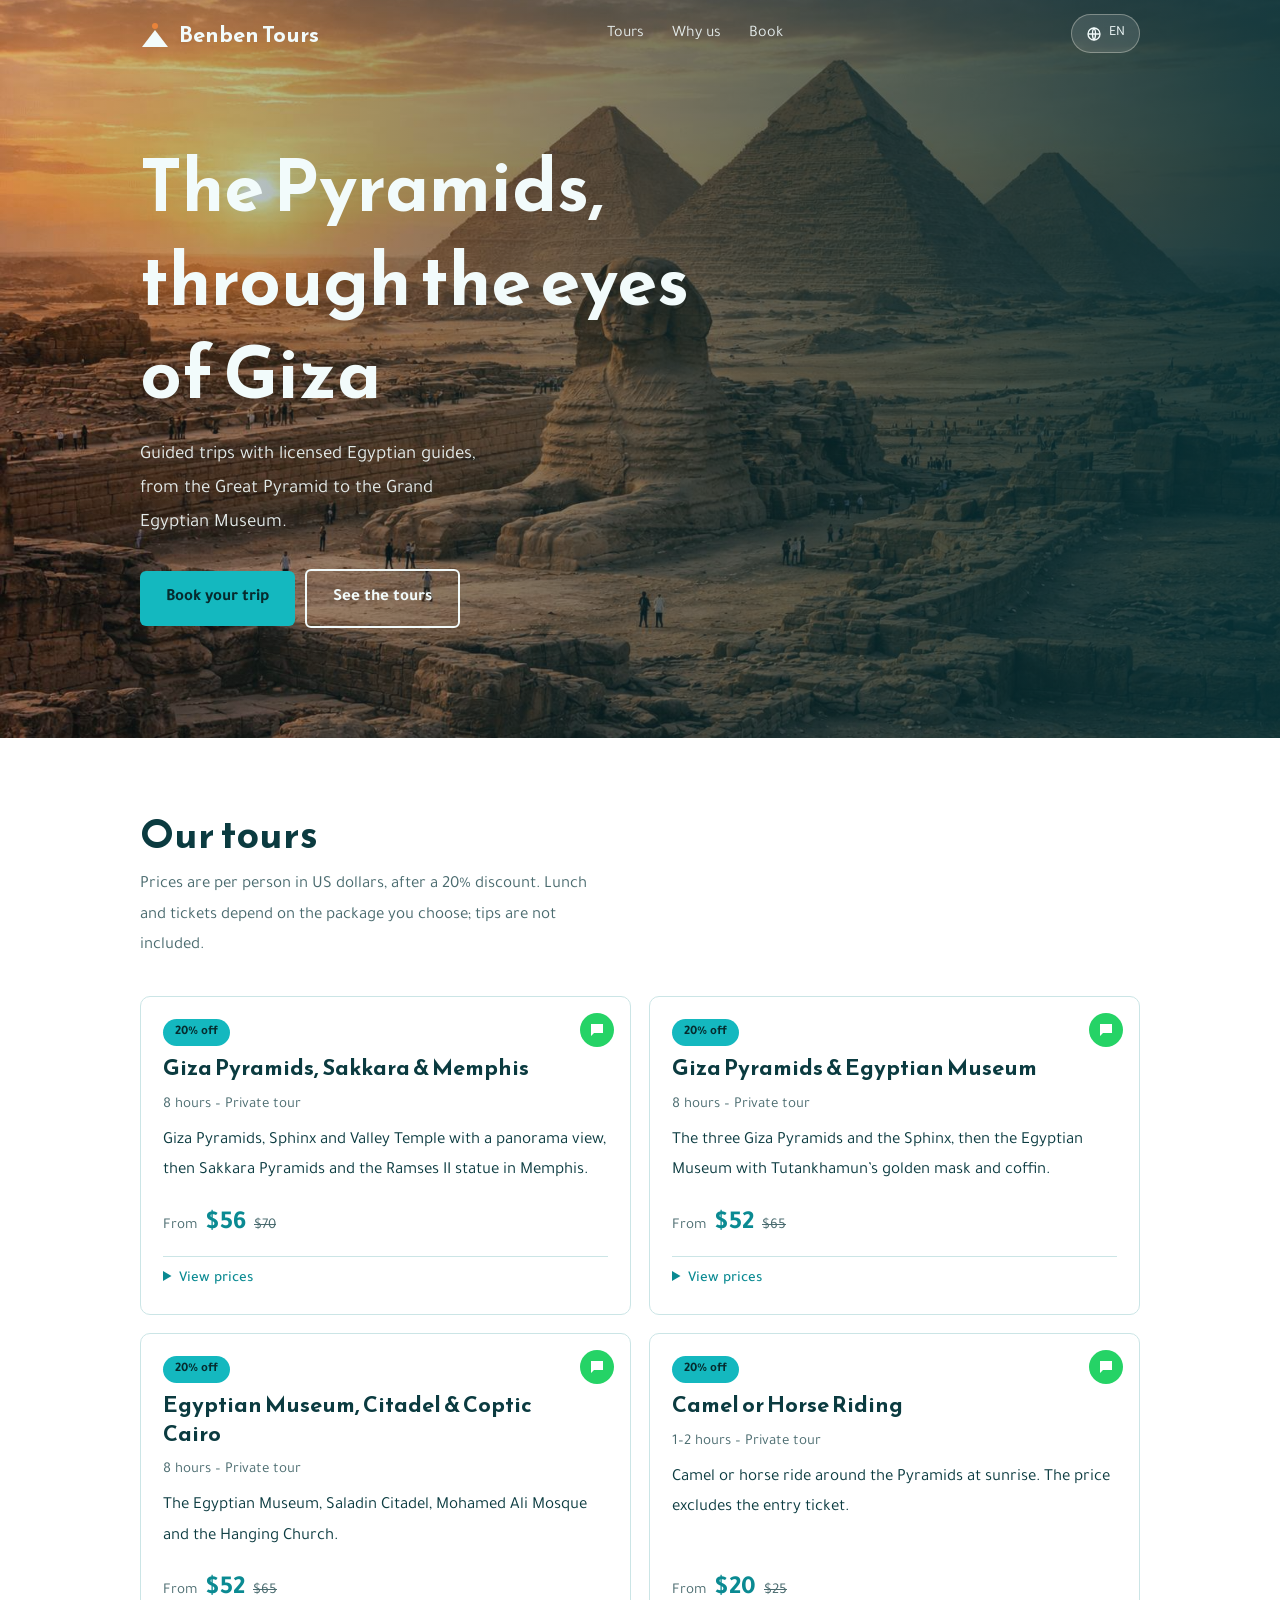
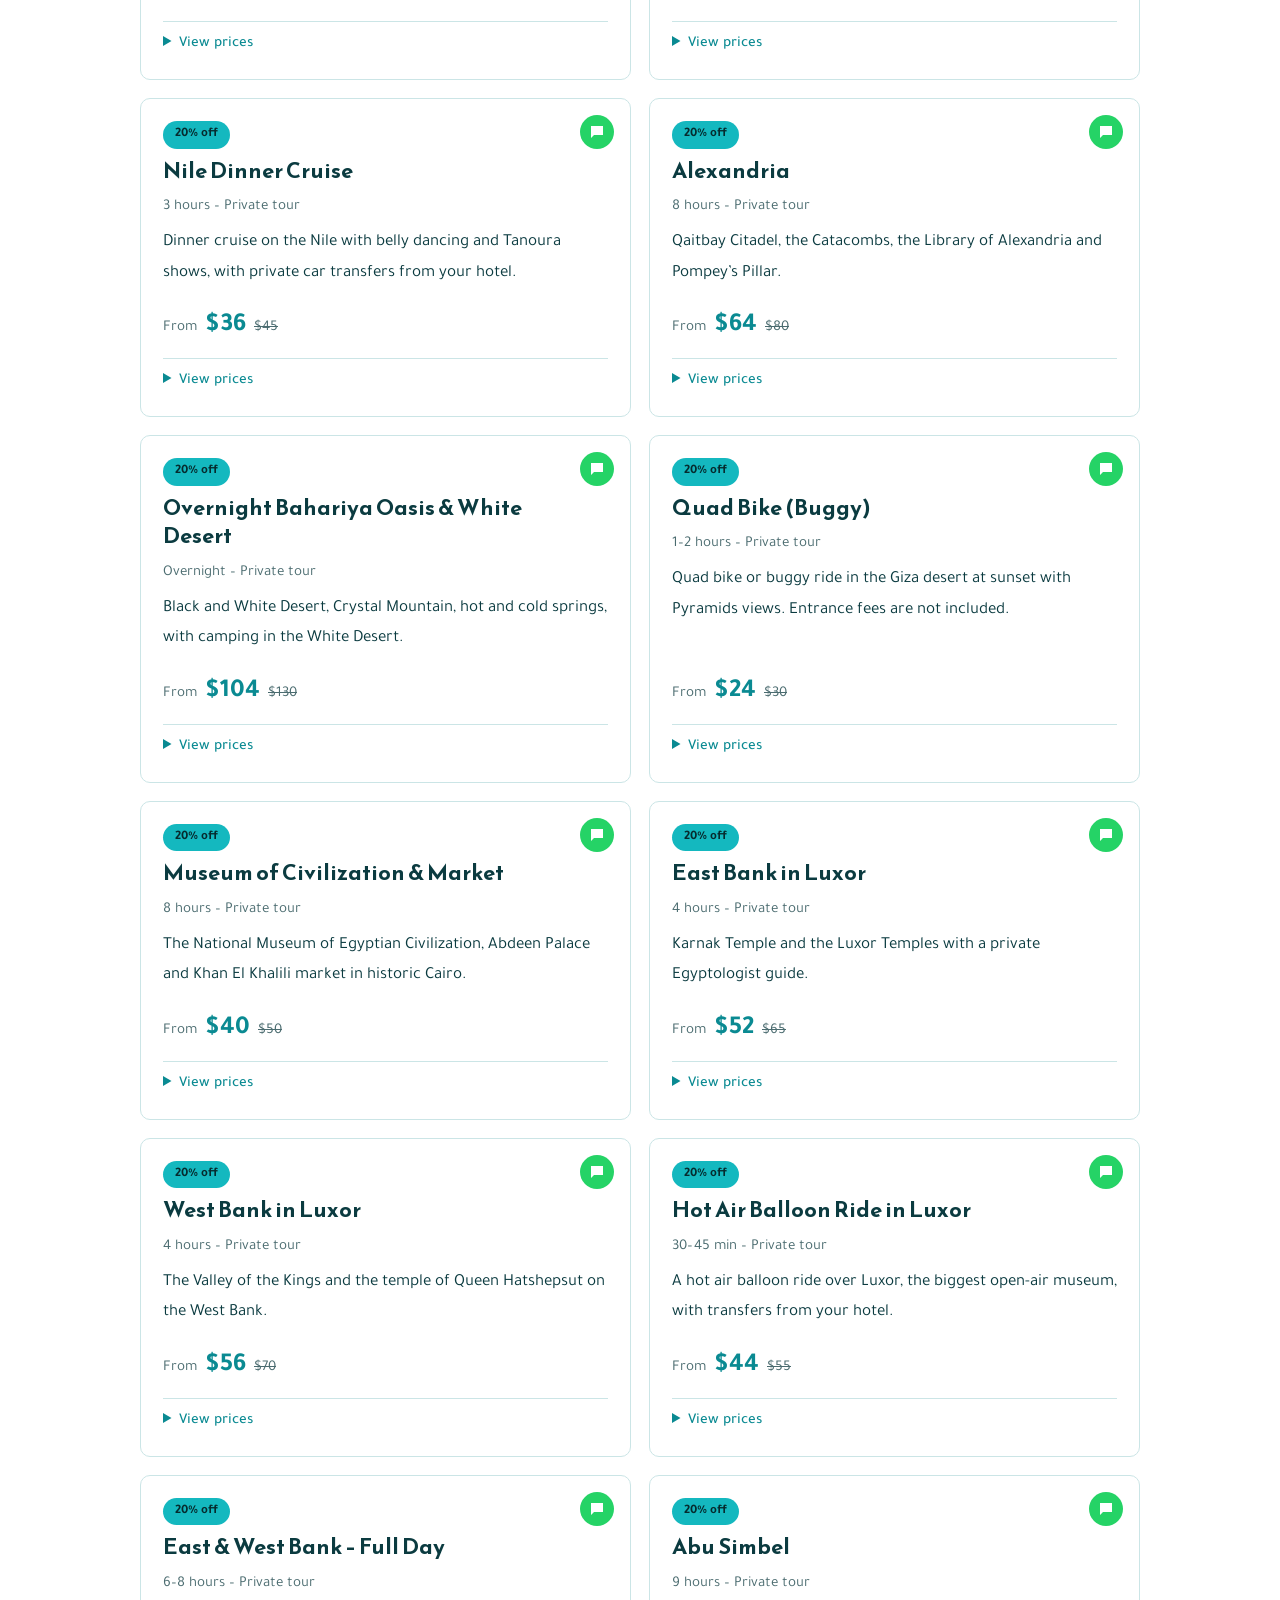
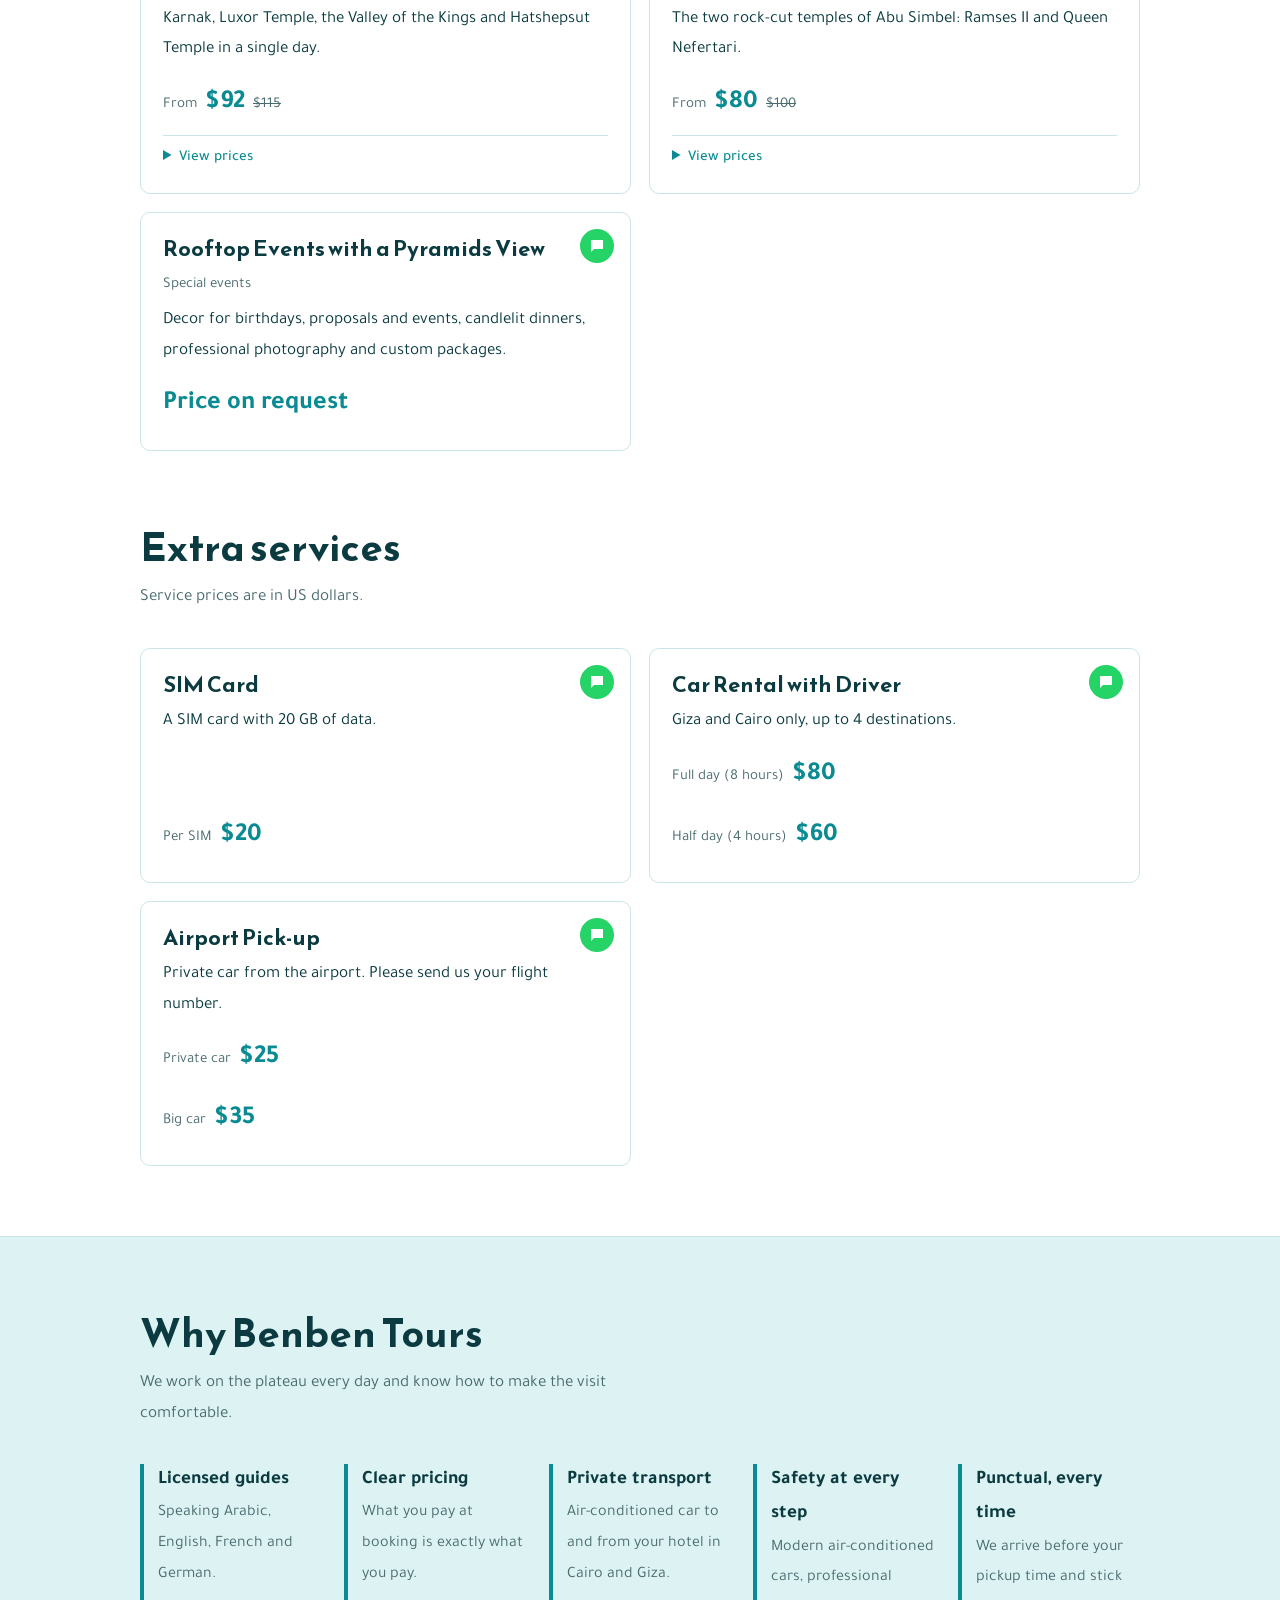
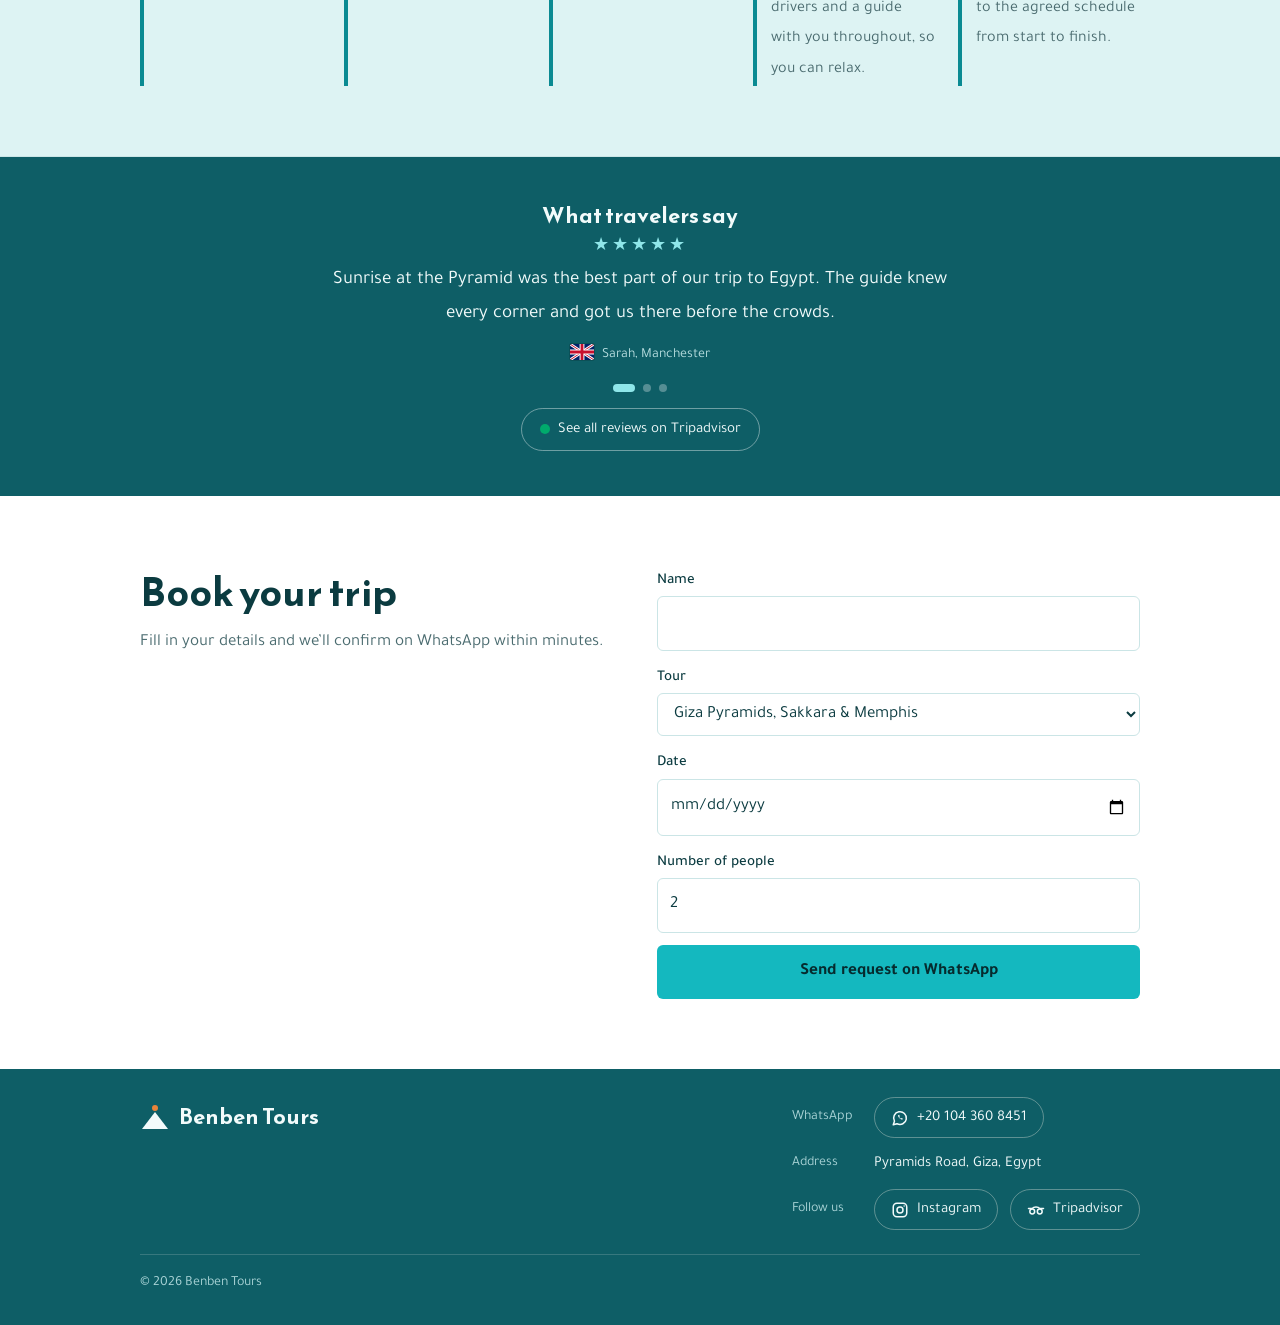
==== benben-tours.html @ 205c6707 "Add files via upload" ====
<!DOCTYPE html>
<html lang="ar" dir="rtl">
<head>
<meta charset="utf-8">
<meta name="viewport" content="width=device-width, initial-scale=1, viewport-fit=cover">
<title>Benben Tours – سياحة في الجيزة والأهرامات</title>
<link href="https://fonts.googleapis.com/css2?family=Reem+Kufi:wght@500;700&family=Tajawal:wght@400;500;700&display=swap" rel="stylesheet">
<link rel="stylesheet" href="styles.css">
</head>
<body>
<header class="top"><div class="wrap">
<a class="logo" href="#top" dir="ltr"><svg width="30" height="26" viewBox="0 0 30 26" aria-hidden="true"><circle cx="15" cy="4" r="3" fill="#E8833A"/><path d="M15 8 28 25H2z" fill="currentColor"/></svg>Benben Tours</a>
<nav><a href="#tours">الرحلات</a><a href="#why">لماذا نحن</a><a href="#book">احجز</a></nav>
<div class="lg"><button class="lb" id="lb" type="button" aria-haspopup="true" aria-expanded="false" aria-label="Language"><svg width="16" height="16" viewBox="0 0 24 24" fill="none" stroke="currentColor" stroke-width="2" aria-hidden="true"><circle cx="12" cy="12" r="9"/><path d="M3 12h18M12 3c3 3 3 15 0 18M12 3c-3 3-3 15 0 18"/></svg><span id="lc">AR</span></button><ul class="lm" id="lm" hidden><li><button type="button" data-l="ar">العربية</button></li><li><button type="button" data-l="en">English</button></li><li><button type="button" data-l="fr">Français</button></li><li><button type="button" data-l="de">Deutsch</button></li><li><button type="button" data-l="es">Español</button></li><li><button type="button" data-l="ru">Русский</button></li><li><button type="button" data-l="it">Italiano</button></li><li><button type="button" data-l="zh">中文</button></li></ul></div></div></header>

<div class="hero" id="top">
<div class="wrap">
<h1>الأهرامات بعيون أهل الجيزة</h1>
<p>رحلات منظمة مع مرشدين مصريين مرخّصين، من الهرم الأكبر إلى المتحف المصري الكبير.</p>
<a class="btn" href="#book">احجز رحلتك</a><a class="btn alt" href="#tours">شوف الرحلات</a>
</div>

</div>

<section id="tours"><div class="wrap">
<h2>رحلاتنا</h2>
<p class="lead">كل الأسعار للفرد وتشمل المواصلات الخاصة والمرشد. تذاكر الدخول تُحسب حسب الأسعار الرسمية.</p>
<div class="tours" id="tg"></div>
</div></section>

<section id="services"><div class="wrap">
<h2>خدمات إضافية</h2>
<p class="lead">أسعار الخدمات بالدولار الأمريكي.</p>
<div class="tours" id="sg"></div>
</div></section>

<section class="why" id="why"><div class="wrap">
<h2>لماذا Benben Tours</h2>
<p class="lead">نشتغل في الهضبة كل يوم، ونعرف كيف تكون الزيارة مريحة.</p>
<ul>
<li><strong>مرشدون مرخّصون</strong><span>يتحدثون العربية والإنجليزية والفرنسية والألمانية.</span></li>
<li><strong>سعر واضح</strong><span>ما تدفعه وقت الحجز هو ما تدفعه بالضبط.</span></li>
<li><strong>مواصلات خاصة</strong><span>سيارة مكيفة من الفندق وإليه، في القاهرة والجيزة.</span></li>
<li><strong>أمان في كل خطوة</strong><span>سيارات حديثة مكيفة وسائقون محترفون ومرشد معك طوال الرحلة، لتستمتع براحة بال كاملة.</span></li>
<li><strong>دقة في المواعيد</strong><span>نصل قبل موعدك، ونلتزم بالبرنامج المتفق عليه من أول لحظة حتى العودة.</span></li>
</ul>
</div></section>

<section id="reviews"><div class="wrap">
<h2>آراء المسافرين</h2>
<p class="lead">من تقييمات ضيوفنا بعد الرحلة.</p>
<div class="rv">
<figure class="r"><div class="st" aria-label="5 / 5">★★★★★</div><blockquote>الشروق عند الهرم كان أجمل ما في رحلتنا لمصر. المرشد عرف كل ركن وأخذنا قبل الزحام.</blockquote><figcaption><span class="fl fl-gb" role="img" aria-label="UK"></span>سارة، مانشستر</figcaption></figure>
<figure class="r"><div class="st" aria-label="5 / 5">★★★★★</div><blockquote>سعر واضح من الأول ولا مفاجآت. والسيارة نضيفة ومكيفة والسائق ملتزم بالمواعيد.</blockquote><figcaption><span class="fl fl-sa" role="img" aria-label="Saudi Arabia"></span>أحمد، الرياض</figcaption></figure>
<figure class="r"><div class="st" aria-label="5 / 5">★★★★★</div><blockquote>رحنا سقارة ودهشور مع الأولاد، والشرح كان بسيط وممتع للصغار قبل الكبار.</blockquote><figcaption><span class="fl fl-fr" role="img" aria-label="France"></span>ماري ولوران، ليون</figcaption></figure>
</div>
<p class="tl"><a class="ta" href="https://www.tripadvisor.com/" target="_blank" rel="noopener">شوف كل التقييمات على Tripadvisor</a></p>
</div></section>

<section id="book"><div class="wrap book">
<div>
<h2>احجز رحلتك</h2>
<p class="lead">اكتب بياناتك وسنكمل معك التأكيد على واتساب خلال دقائق.</p>
</div>
<form id="f">
<div><label for="n">الاسم</label><input id="n" required autocomplete="name"></div>
<div><label for="t">الرحلة</label><select id="t"><option>شروق الشمس عند الهرم الأكبر</option><option>جولة الأهرامات وأبو الهول</option><option>المتحف المصري الكبير</option><option>سقارة ومنف ودهشور</option><option>جمل وخيل على هضبة الجيزة</option></select></div>
<div><label for="d">التاريخ</label><input id="d" type="date" required></div>
<div><label for="c">عدد الأفراد</label><input id="c" type="number" min="1" max="10" value="2" required></div>
<button class="btn" type="submit">أرسل الطلب على واتساب</button>
</form>
</div></section>

<footer><div class="wrap">
<div class="ft">
<a class="logo" href="#top" dir="ltr"><svg width="30" height="26" viewBox="0 0 30 26" aria-hidden="true"><circle cx="15" cy="4" r="3" fill="#E8833A"/><path d="M15 8 28 25H2z" fill="currentColor"/></svg>Benben Tours</a>
<ul class="fc">
<li><span class="fk">واتساب</span><a class="ig wa" href="https://wa.me/201043608451" target="_blank" rel="noopener" dir="ltr"><svg width="18" height="18" viewBox="0 0 24 24" fill="none" stroke="currentColor" stroke-width="2" stroke-linejoin="round" aria-hidden="true"><path d="M3 21l1.6-4.7A8.5 8.5 0 1 1 8 19.6z"/><path d="M9.2 8.6c.4 2.4 2.600 4.800 5.600 5.600l1.200-1.300-2-1-.9.800c-.9-.4-1.700-1.200-2.100-2.100l.8-.9-1-2z" fill="currentColor" stroke="none"/></svg>+20 104 360 8451</a></li>
<li><span class="fk">العنوان</span><span>شارع الهرم، الجيزة، مصر</span></li>
<li><span class="fk">تابعنا</span><a class="ig" href="https://www.instagram.com/" target="_blank" rel="noopener" dir="ltr"><svg width="18" height="18" viewBox="0 0 24 24" fill="none" stroke="currentColor" stroke-width="2" aria-hidden="true"><rect x="3" y="3" width="18" height="18" rx="5"/><circle cx="12" cy="12" r="4"/><circle cx="17.5" cy="6.5" r="1" fill="currentColor" stroke="none"/></svg>Instagram</a><a class="ig tr" href="https://www.tripadvisor.com/" target="_blank" rel="noopener" dir="ltr"><svg width="18" height="18" viewBox="0 0 24 24" fill="none" stroke="currentColor" stroke-width="2" stroke-linecap="round" aria-hidden="true"><circle cx="7" cy="14" r="3.2"/><circle cx="17" cy="14" r="3.2"/><path d="M2 10h5M17 10h5M7 10c2-2.600 8-2.600 10 0"/></svg>Tripadvisor</a></li>
</ul>
</div>
<div class="fs">© 2026 Benben Tours</div>
</div></footer>

<script src="script.js" defer></script>
</body>
</html>
---- styles.css ----
:root{--bg:#fff;--surface:#fff;--ink:#0B3B40;--muted:#4A6B6F;--line:#CBE5E6;--band:#DDF3F3;--lapis:#0E5E66;--teal:#0A8A92;--sun:#14B8BF;--on-lapis:#F2FBFB;
box-sizing:border-box;padding-top:env(safe-area-inset-top,0px);padding-bottom:env(safe-area-inset-bottom,0px)}
@media (prefers-color-scheme:dark){:root:not([data-theme="light"]){--bg:#052A2F;--surface:#0A3F46;--ink:#E6F6F6;--muted:#9CC3C6;--line:#1B5A61;--band:#0A3F46}}
:root[data-theme="dark"]{--bg:#052A2F;--surface:#0A3F46;--ink:#E6F6F6;--muted:#9CC3C6;--line:#1B5A61;--band:#0A3F46}
html{scroll-padding-top:calc(70px + env(safe-area-inset-top,0px));scroll-behavior:smooth}
*,*::before,*::after{box-sizing:border-box}
body{margin:0;background:var(--bg);color:var(--ink);font-family:Tajawal,Tahoma,Arial,sans-serif;font-size:17px;line-height:1.8}
h1,h2,h3{font-family:'Reem Kufi',Tahoma,Arial,sans-serif;line-height:1.3;margin:0}
a{color:inherit}
:focus-visible{outline:3px solid var(--sun);outline-offset:3px}
.wrap{max-width:1040px;margin:0 auto;padding:0 20px}
header.top{position:fixed;inset:0 0 auto;z-index:10;padding:calc(14px + env(safe-area-inset-top,0px)) 0 14px;color:var(--on-lapis);transition:background .25s}
header.top.solid{background:rgba(14,94,102,.94);-webkit-backdrop-filter:blur(8px);backdrop-filter:blur(8px)}
header.top .wrap{display:flex;justify-content:space-between;align-items:center;gap:12px}
.logo{font-family:'Reem Kufi',sans-serif;font-size:22px;font-weight:700;text-decoration:none;display:inline-flex;align-items:center;gap:9px}
nav a{margin-inline-start:18px;text-decoration:none;font-size:16px;opacity:.9}
.hero{position:relative;overflow:hidden;background:linear-gradient(to left,rgba(6,52,58,.88) 0%,rgba(6,52,58,.55) 45%,rgba(6,52,58,.15) 100%),url([data-uri]) center 40%/cover no-repeat,#0E5E66;color:var(--on-lapis);padding:140px 0 110px;min-height:600px}
.hero h1{font-size:clamp(38px,8vw,72px);font-weight:700;max-width:12ch}
.hero p{max-width:34ch;font-size:19px;margin:18px 0 28px;opacity:.92}
.btn{display:inline-block;background:var(--sun);color:#062B2E;font-weight:700;padding:12px 26px;border-radius:6px;text-decoration:none;border:0;font:inherit;font-weight:700;cursor:pointer}
.btn.alt{background:transparent;color:inherit;border:2px solid currentColor;margin-inline-start:10px}
.dunes{position:relative;height:210px;margin-top:20px}
.pyr{position:absolute;bottom:0;background:#0A1E34;clip-path:polygon(50% 0,100% 100%,0 100%)}
.p1{width:360px;height:210px;left:6%}.p2{width:240px;height:140px;left:30%;background:#0D2540}.p3{width:140px;height:84px;left:44%;background:#112C4B}
.sun{position:absolute;width:90px;height:90px;border-radius:50%;background:var(--sun);left:60%;bottom:60px;box-shadow:0 0 60px 20px rgba(232,131,58,.45)}
.sand{position:absolute;inset:auto 0 0;height:50px;background:var(--bg)}
section{padding:70px 0}
h2{font-size:clamp(28px,5vw,40px);margin-bottom:10px}
.lead{color:var(--muted);max-width:52ch;margin:0 0 34px}
.tours{display:grid;grid-template-columns:repeat(auto-fit,minmax(260px,1fr));gap:18px}
.tour{background:var(--surface);border:1px solid var(--line);border-radius:10px;padding:22px;display:flex;flex-direction:column;gap:8px}
.tour.big{grid-column:1/-1;background:var(--lapis);color:var(--on-lapis);border-color:var(--lapis)}
#services{padding-top:0}
.tour h3{font-size:22px}
.tour>p{margin:0}
.tour .meta{color:var(--muted);font-size:15px}
.tour.big .meta{color:#CBEBEC}
.tour .price{margin-top:auto;font-weight:700;font-size:20px;color:var(--teal)}
.tour.big .price{color:#8FE6E9}
.why{background:var(--surface);border-block:1px solid var(--line)}
.why ul{list-style:none;margin:0;padding:0;display:grid;grid-template-columns:repeat(auto-fit,minmax(170px,1fr));gap:22px}
.why li{border-inline-start:4px solid var(--teal);padding-inline-start:14px}
.why strong{display:block;font-size:19px}
.why span{color:var(--muted);font-size:16px}
.book{display:grid;grid-template-columns:repeat(auto-fit,minmax(280px,1fr));gap:34px;align-items:start}
form{display:grid;gap:12px}
label{font-weight:500;font-size:15px}
input,select{width:100%;padding:11px 12px;border:1px solid var(--line);border-radius:6px;background:var(--surface);color:var(--ink);font:inherit}
footer{background:var(--lapis);color:var(--on-lapis);padding:28px 0 calc(28px + env(safe-area-inset-bottom,0px));font-size:15px}
footer .wrap{display:block}
@media (max-width:600px){nav{display:none}.p1{width:260px;height:160px}.p2{width:170px;height:105px}.p3{display:none}.sun{left:auto;right:12%}}
.tour{position:relative;cursor:pointer;transition:border-color .2s,transform .2s}
.tour:hover{border-color:var(--teal);transform:translateY(-2px)}
.tour h3{padding-inline-end:44px}
.tour::after{content:"";position:absolute;top:16px;inset-inline-end:16px;width:34px;height:34px;border-radius:50%;background:#25D366 url("data:image/svg+xml,%3Csvg xmlns='http://www.w3.org/2000/svg' viewBox='0 0 24 24' fill='white'%3E%3Cpath d='M4 4h16v12H8l-4 4z'/%3E%3C/svg%3E") center/18px no-repeat}
.rv{display:grid;grid-template-columns:repeat(auto-fit,minmax(260px,1fr));gap:30px}
.r{margin:0;border-top:3px solid var(--sun);padding-top:14px}
.r .st{color:var(--sun);letter-spacing:3px;font-size:18px;line-height:1}
.r blockquote{margin:12px 0;font-size:18px;line-height:1.9}
.r figcaption{color:var(--muted);font-size:15px}
#reviews{padding:44px 0;background:var(--surface);border-block:1px solid var(--line)}
#reviews .wrap{text-align:center}
#reviews h2{font-size:22px;margin-bottom:8px}
#reviews .lead{display:none}
.rv{grid-template-columns:1fr;gap:0;max-width:640px;margin:0 auto}
.r{grid-area:1/1;border-top:0;padding:0;opacity:0;visibility:hidden;transition:opacity .4s,visibility .4s}
.r.on{opacity:1;visibility:visible}
.r blockquote{font-size:19px;line-height:1.8;margin:8px 0 10px}
.r figcaption{font-size:14px}
.dots{display:flex;justify-content:center;gap:8px;margin-top:16px}
.dots button{width:8px;height:8px;padding:0;border:0;border-radius:4px;background:var(--line);cursor:pointer;transition:width .25s,background .25s}
.dots button[aria-current="true"]{background:var(--sun);width:22px}
.fl{display:inline-block;width:24px;height:16px;border-radius:2px;vertical-align:-3px;margin-inline-end:8px;background-size:100% 100%;box-shadow:0 0 0 1px rgba(0,0,0,.15)}
.fl-gb{background-image:url("data:image/svg+xml,%3Csvg xmlns='http://www.w3.org/2000/svg' viewBox='0 0 60 40'%3E%3Crect width='60' height='40' fill='%23012169'/%3E%3Cpath d='M0 0 60 40M60 0 0 40' stroke='%23fff' stroke-width='7'/%3E%3Cpath d='M0 0 60 40M60 0 0 40' stroke='%23C8102E' stroke-width='2.5'/%3E%3Cpath d='M30 0v40M0 20h60' stroke='%23fff' stroke-width='12'/%3E%3Cpath d='M30 0v40M0 20h60' stroke='%23C8102E' stroke-width='7'/%3E%3C/svg%3E")}
.fl-sa{background-image:url("data:image/svg+xml,%3Csvg xmlns='http://www.w3.org/2000/svg' viewBox='0 0 30 20'%3E%3Crect width='30' height='20' fill='%23006C35'/%3E%3Crect x='7' y='5' width='16' height='4' rx='2' fill='%23fff'/%3E%3Cpath d='M8 14h14M8 12.5v3' stroke='%23fff' stroke-width='1.2'/%3E%3C/svg%3E")}
.fl-fr{background-image:url("data:image/svg+xml,%3Csvg xmlns='http://www.w3.org/2000/svg' viewBox='0 0 3 2'%3E%3Crect width='1' height='2' fill='%230055A4'/%3E%3Crect x='1' width='1' height='2' fill='%23fff'/%3E%3Crect x='2' width='1' height='2' fill='%23EF4135'/%3E%3C/svg%3E")}
.tl{margin:16px 0 0}
.ta{display:inline-flex;align-items:center;gap:8px;border:1px solid var(--line);border-radius:999px;padding:7px 18px;font-size:15px;color:var(--ink);text-decoration:none;transition:border-color .2s}
.ta::before{content:"";width:10px;height:10px;border-radius:50%;background:#00AA6C}
.ta:hover{border-color:#00AA6C}
.ig{display:inline-flex;align-items:center;gap:8px;color:inherit;text-decoration:none;border:1px solid rgba(243,239,230,.35);border-radius:999px;padding:6px 16px;transition:background .25s,border-color .25s,color .25s}
.ig:hover,.ig:focus-visible{border-color:transparent;color:#fff;background:linear-gradient(45deg,#F58529,#DD2A7B,#8134AF)}
.ft{display:flex;justify-content:space-between;align-items:flex-start;gap:28px;flex-wrap:wrap;padding-bottom:24px}
.fc{list-style:none;margin:0;padding:0;display:grid;gap:12px}
.fc li{display:flex;align-items:center;gap:16px}
.fk{min-width:70px;color:#A9D3D6;font-size:14px}
.fc a:not(.ig){text-decoration:none}.fc a:not(.ig):hover{text-decoration:underline}
.fs{border-top:1px solid rgba(243,239,230,.18);padding-top:16px;font-size:14px;color:#A9D3D6}
.fc li{flex-wrap:wrap;gap:10px 12px}
.ig.wa:hover,.ig.wa:focus-visible{background:#25D366}
.ig.tr:hover,.ig.tr:focus-visible{background:#00AA6C}
nav{display:flex;gap:28px}
nav a{margin:0;padding:4px 0;position:relative;font-size:16px}
nav a::after{content:"";position:absolute;inset:auto 0 0;height:2px;background:var(--sun);transform:scaleX(0);transition:transform .2s}
nav a:hover::after{transform:scaleX(1)}
header.top.solid{box-shadow:0 1px 0 rgba(243,239,230,.12)}
.lg{position:relative}
.lb{display:inline-flex;align-items:center;gap:7px;background:rgba(255,255,255,.12);color:inherit;border:1px solid rgba(243,239,230,.35);border-radius:999px;padding:6px 14px;font:inherit;font-size:14px;cursor:pointer;transition:background .2s}
.lb:hover{background:rgba(255,255,255,.22)}
.lm{position:absolute;top:calc(100% + 8px);inset-inline-end:0;list-style:none;margin:0;padding:6px;background:var(--lapis);border:1px solid rgba(243,239,230,.2);border-radius:10px;min-width:150px;box-shadow:0 12px 30px rgba(0,0,0,.35)}
.lm[hidden]{display:none}
.lm button{display:block;width:100%;text-align:start;background:none;border:0;color:var(--on-lapis);font:inherit;font-size:15px;padding:8px 12px;border-radius:6px;cursor:pointer}
.lm button:hover,.lm button[aria-current="true"]{background:rgba(255,255,255,.14)}
.why{background:var(--band)}
#reviews{background:var(--lapis);color:var(--on-lapis);border-color:var(--lapis)}
#reviews .st{color:#8FE6E9}
#reviews .r figcaption{color:#B7DDDF}
#reviews .dots button{background:rgba(255,255,255,.3)}
#reviews .dots button[aria-current="true"]{background:#8FE6E9}
#reviews .ta{color:inherit;border-color:rgba(255,255,255,.4)}
#reviews .ta:hover{border-color:#8FE6E9}
.tours{grid-template-columns:repeat(auto-fill,minmax(min(100%,340px),1fr))}
.bd{align-self:flex-start;background:var(--sun);color:#062B2E;font-size:13px;font-weight:700;padding:2px 12px;border-radius:999px}
.pf{margin-top:auto;display:flex;align-items:baseline;gap:8px;padding-top:6px}
.pf+.pf{margin-top:0}
.pf small{color:var(--muted);font-size:15px}.pf b{font-size:26px;color:var(--teal)}.pf s{color:var(--muted);font-size:15px}
.tour details{border-top:1px solid var(--line);padding-top:8px}
.tour summary{cursor:pointer;color:var(--teal);font-weight:500;font-size:15px}
.tw{overflow-x:auto}
.tour table{width:100%;border-collapse:collapse;margin-top:8px;font-size:14px}
.tour th,.tour td{padding:6px;border-bottom:1px solid var(--line);text-align:start;vertical-align:top;line-height:1.5}
.tour th{color:var(--muted);font-weight:500}
.tour td s{color:var(--muted);font-size:12px;margin-inline-end:5px}.tour td b{color:var(--teal)}
.lang{background:transparent;color:inherit;border:1px solid currentColor;border-radius:6px;padding:4px 14px;font:inherit;font-size:15px;cursor:pointer}
@media (prefers-reduced-motion:reduce){html{scroll-behavior:auto}}
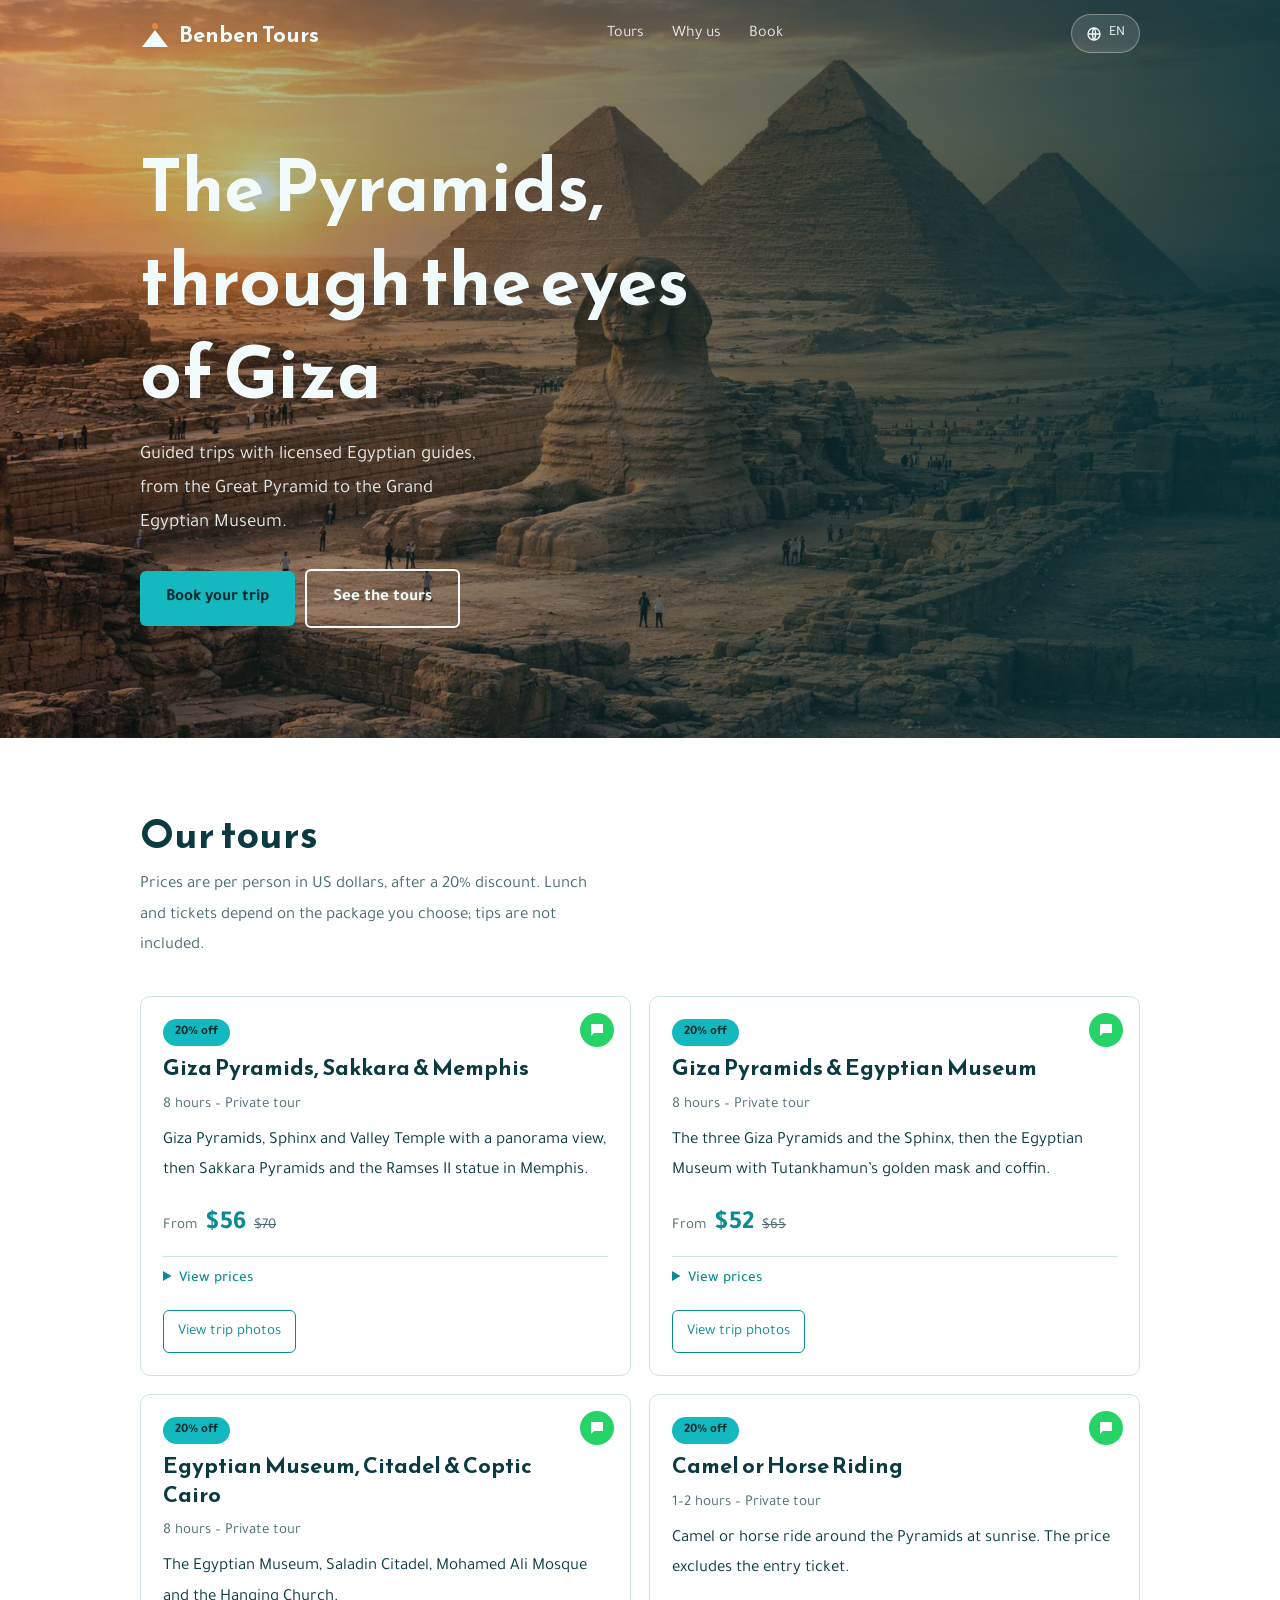
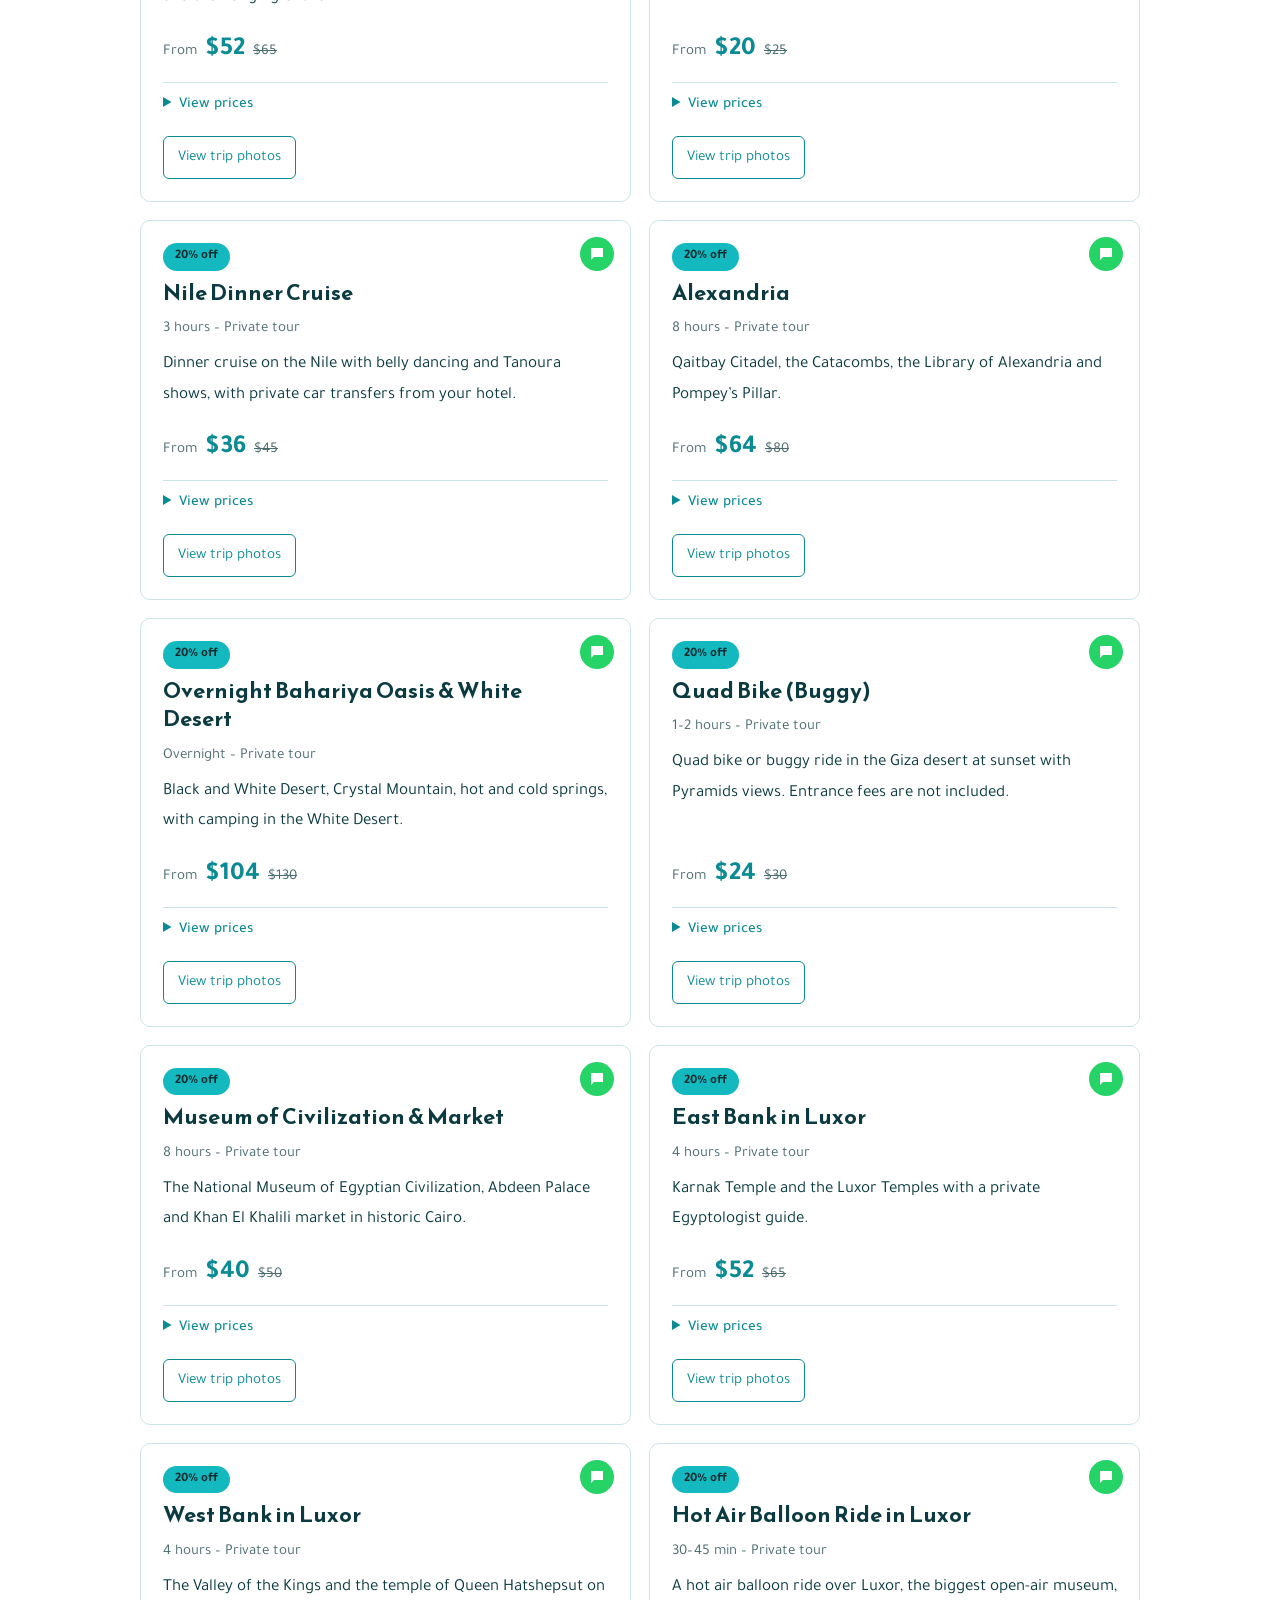
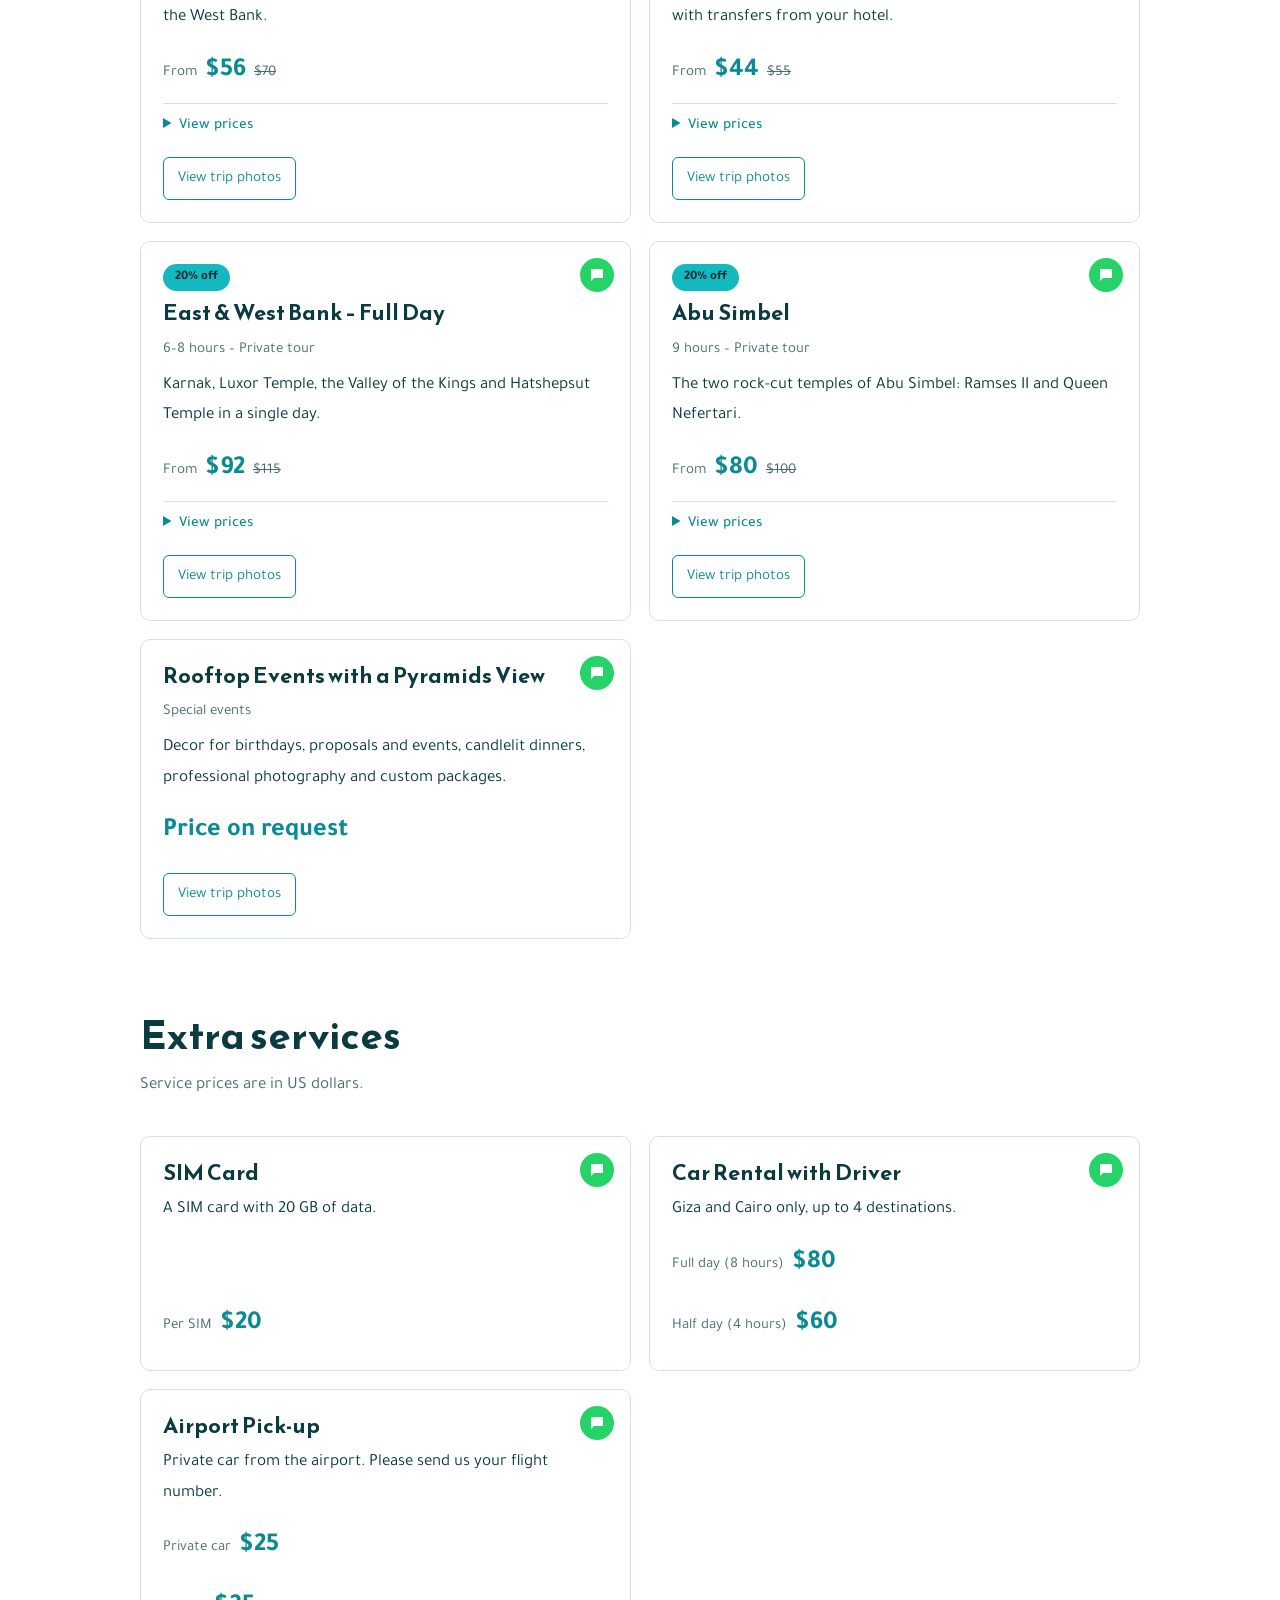
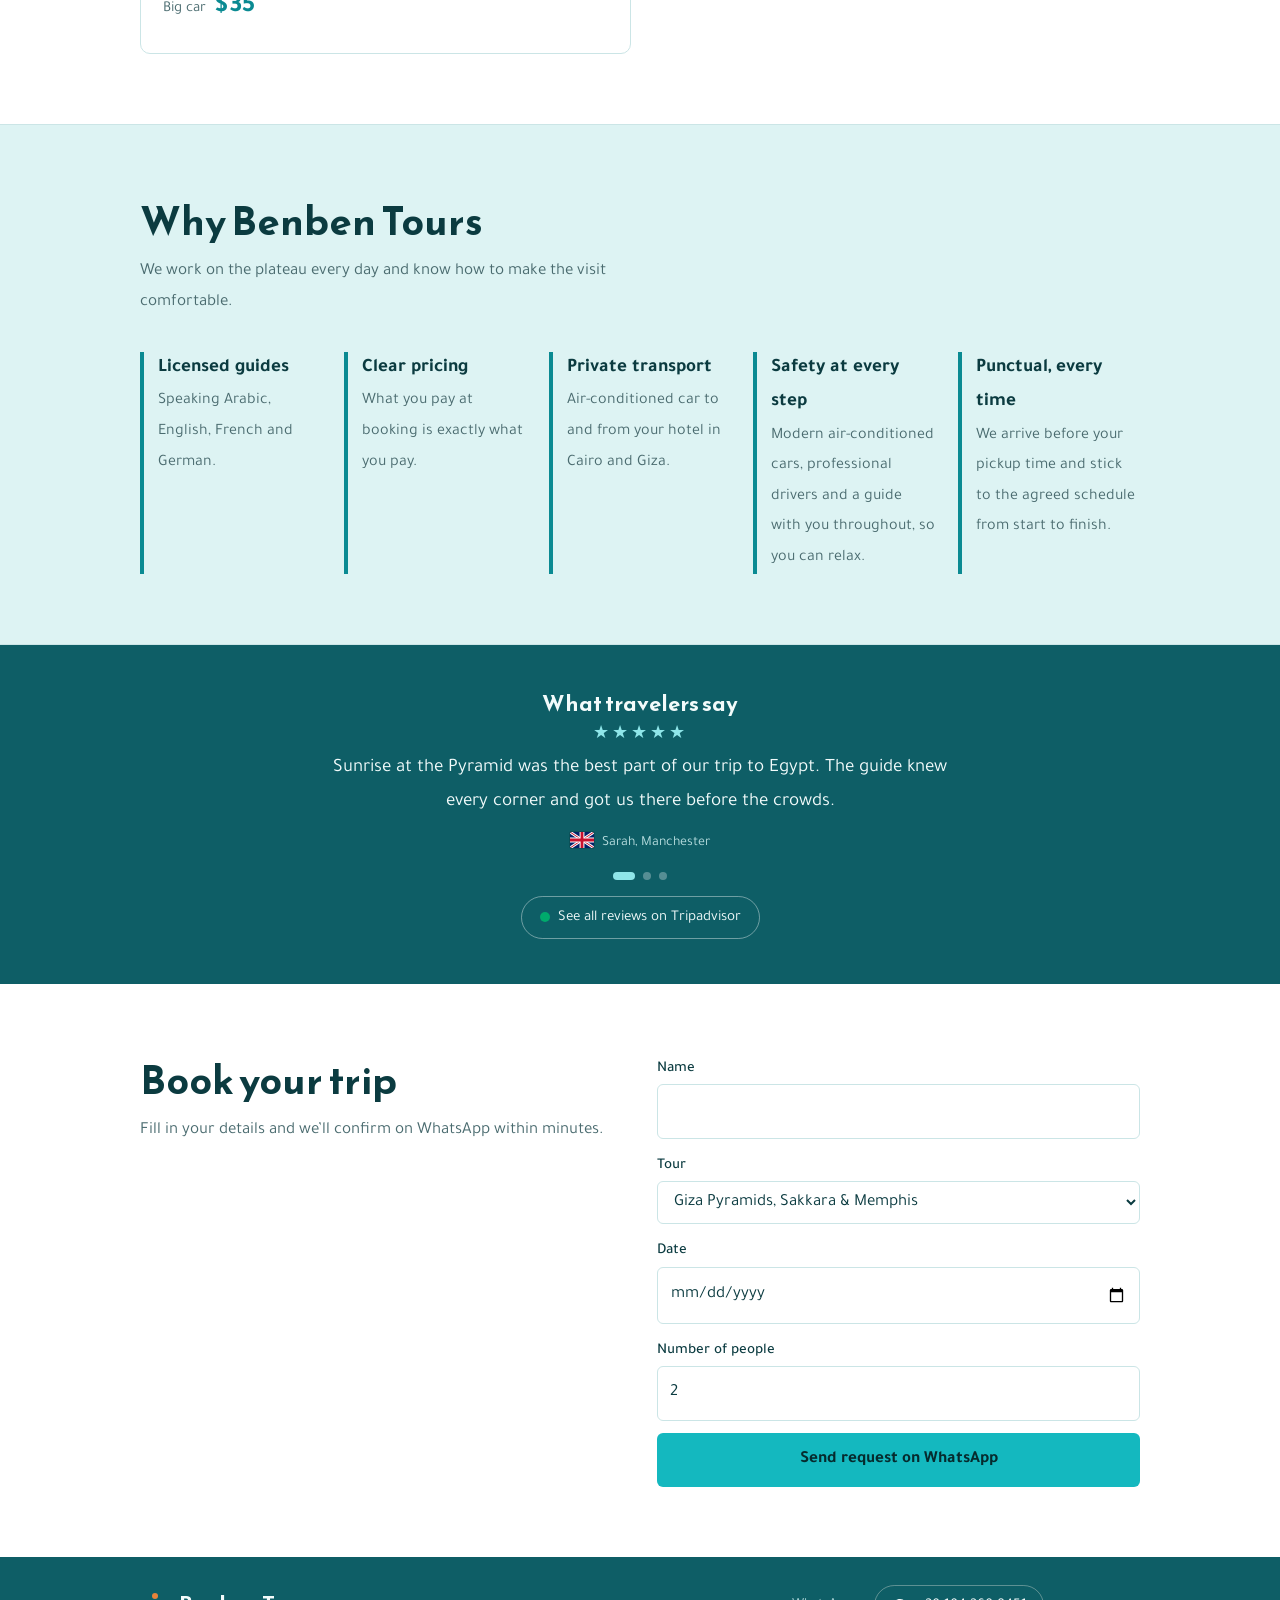
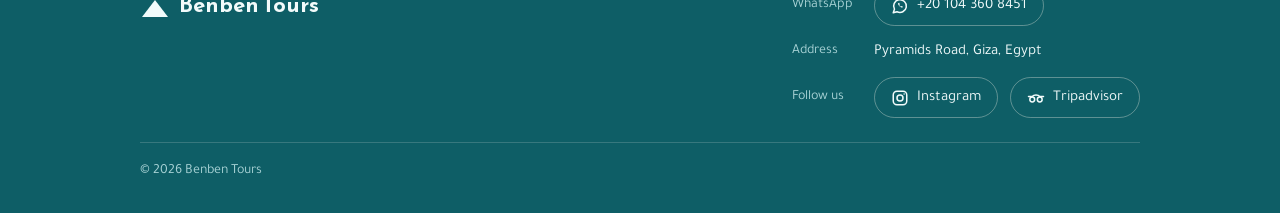
==== commit 2868b55f: "Add photo galleries to tour cards Co-authored-by: Copilot <223556219+Copilot@users.noreply.github.co" ====
--- a/benben-tours.html
+++ b/benben-tours.html
@@ -10,7 +10,8 @@
 <body>
 <header class="top"><div class="wrap">
 <a class="logo" href="#top" dir="ltr"><svg width="30" height="26" viewBox="0 0 30 26" aria-hidden="true"><circle cx="15" cy="4" r="3" fill="#E8833A"/><path d="M15 8 28 25H2z" fill="currentColor"/></svg>Benben Tours</a>
-<nav><a href="#tours">الرحلات</a><a href="#why">لماذا نحن</a><a href="#book">احجز</a></nav>
+<nav id="site-nav"><a href="#tours">الرحلات</a><a href="#why">لماذا نحن</a><a href="#book">احجز</a></nav>
+<button class="menu-toggle" id="menu-toggle" type="button" aria-label="فتح القائمة" aria-controls="site-nav" aria-expanded="false"><svg width="20" height="20" viewBox="0 0 24 24" fill="none" stroke="currentColor" stroke-width="2" stroke-linecap="round" aria-hidden="true"><path d="M4 6h16M4 12h16M4 18h16"/></svg></button>
 <div class="lg"><button class="lb" id="lb" type="button" aria-haspopup="true" aria-expanded="false" aria-label="Language"><svg width="16" height="16" viewBox="0 0 24 24" fill="none" stroke="currentColor" stroke-width="2" aria-hidden="true"><circle cx="12" cy="12" r="9"/><path d="M3 12h18M12 3c3 3 3 15 0 18M12 3c-3 3-3 15 0 18"/></svg><span id="lc">AR</span></button><ul class="lm" id="lm" hidden><li><button type="button" data-l="ar">العربية</button></li><li><button type="button" data-l="en">English</button></li><li><button type="button" data-l="fr">Français</button></li><li><button type="button" data-l="de">Deutsch</button></li><li><button type="button" data-l="es">Español</button></li><li><button type="button" data-l="ru">Русский</button></li><li><button type="button" data-l="it">Italiano</button></li><li><button type="button" data-l="zh">中文</button></li></ul></div></div></header>
 
 <div class="hero" id="top">
@@ -71,6 +72,22 @@
 </form>
 </div></section>
 
+<dialog class="gallery-dialog" id="gallery-dialog" aria-labelledby="gallery-title">
+<div class="gallery-head">
+<h2 id="gallery-title"></h2>
+<button class="gallery-close" id="gallery-close" type="button" aria-label="إغلاق الصور">×</button>
+</div>
+<figure class="gallery-figure">
+<img id="gallery-image" alt="">
+<figcaption id="gallery-caption"></figcaption>
+</figure>
+<div class="gallery-controls">
+<button id="gallery-prev" type="button" aria-label="الصورة السابقة">‹</button>
+<span id="gallery-count"></span>
+<button id="gallery-next" type="button" aria-label="الصورة التالية">›</button>
+</div>
+</dialog>
+
 <footer><div class="wrap">
 <div class="ft">
 <a class="logo" href="#top" dir="ltr"><svg width="30" height="26" viewBox="0 0 30 26" aria-hidden="true"><circle cx="15" cy="4" r="3" fill="#E8833A"/><path d="M15 8 28 25H2z" fill="currentColor"/></svg>Benben Tours</a>
--- a/styles.css
+++ b/styles.css
@@ -12,7 +12,7 @@
 .wrap{max-width:1040px;margin:0 auto;padding:0 20px}
 header.top{position:fixed;inset:0 0 auto;z-index:10;padding:calc(14px + env(safe-area-inset-top,0px)) 0 14px;color:var(--on-lapis);transition:background .25s}
 header.top.solid{background:rgba(14,94,102,.94);-webkit-backdrop-filter:blur(8px);backdrop-filter:blur(8px)}
-header.top .wrap{display:flex;justify-content:space-between;align-items:center;gap:12px}
+header.top .wrap{position:relative;display:flex;justify-content:space-between;align-items:center;gap:12px}
 .logo{font-family:'Reem Kufi',sans-serif;font-size:22px;font-weight:700;text-decoration:none;display:inline-flex;align-items:center;gap:9px}
 nav a{margin-inline-start:18px;text-decoration:none;font-size:16px;opacity:.9}
 .hero{position:relative;overflow:hidden;background:linear-gradient(to left,rgba(6,52,58,.88) 0%,rgba(6,52,58,.55) 45%,rgba(6,52,58,.15) 100%),url([data-uri]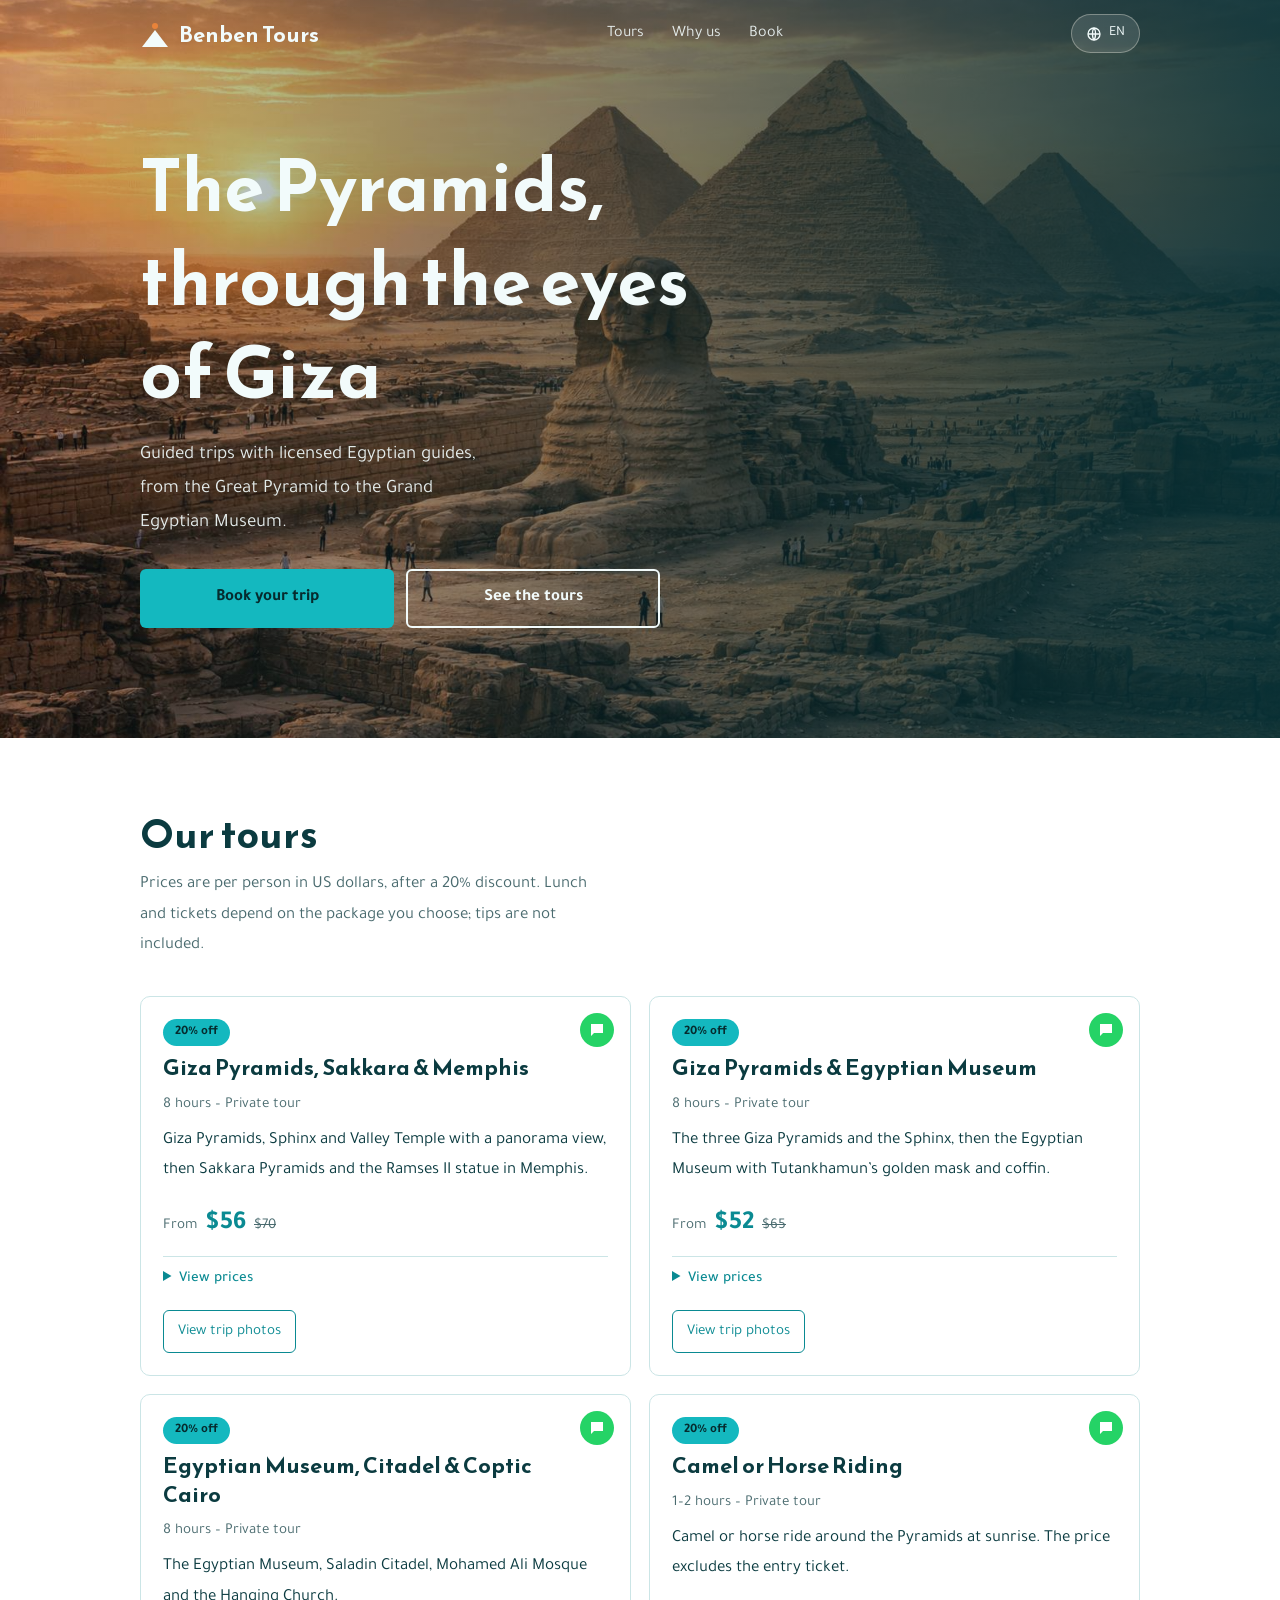
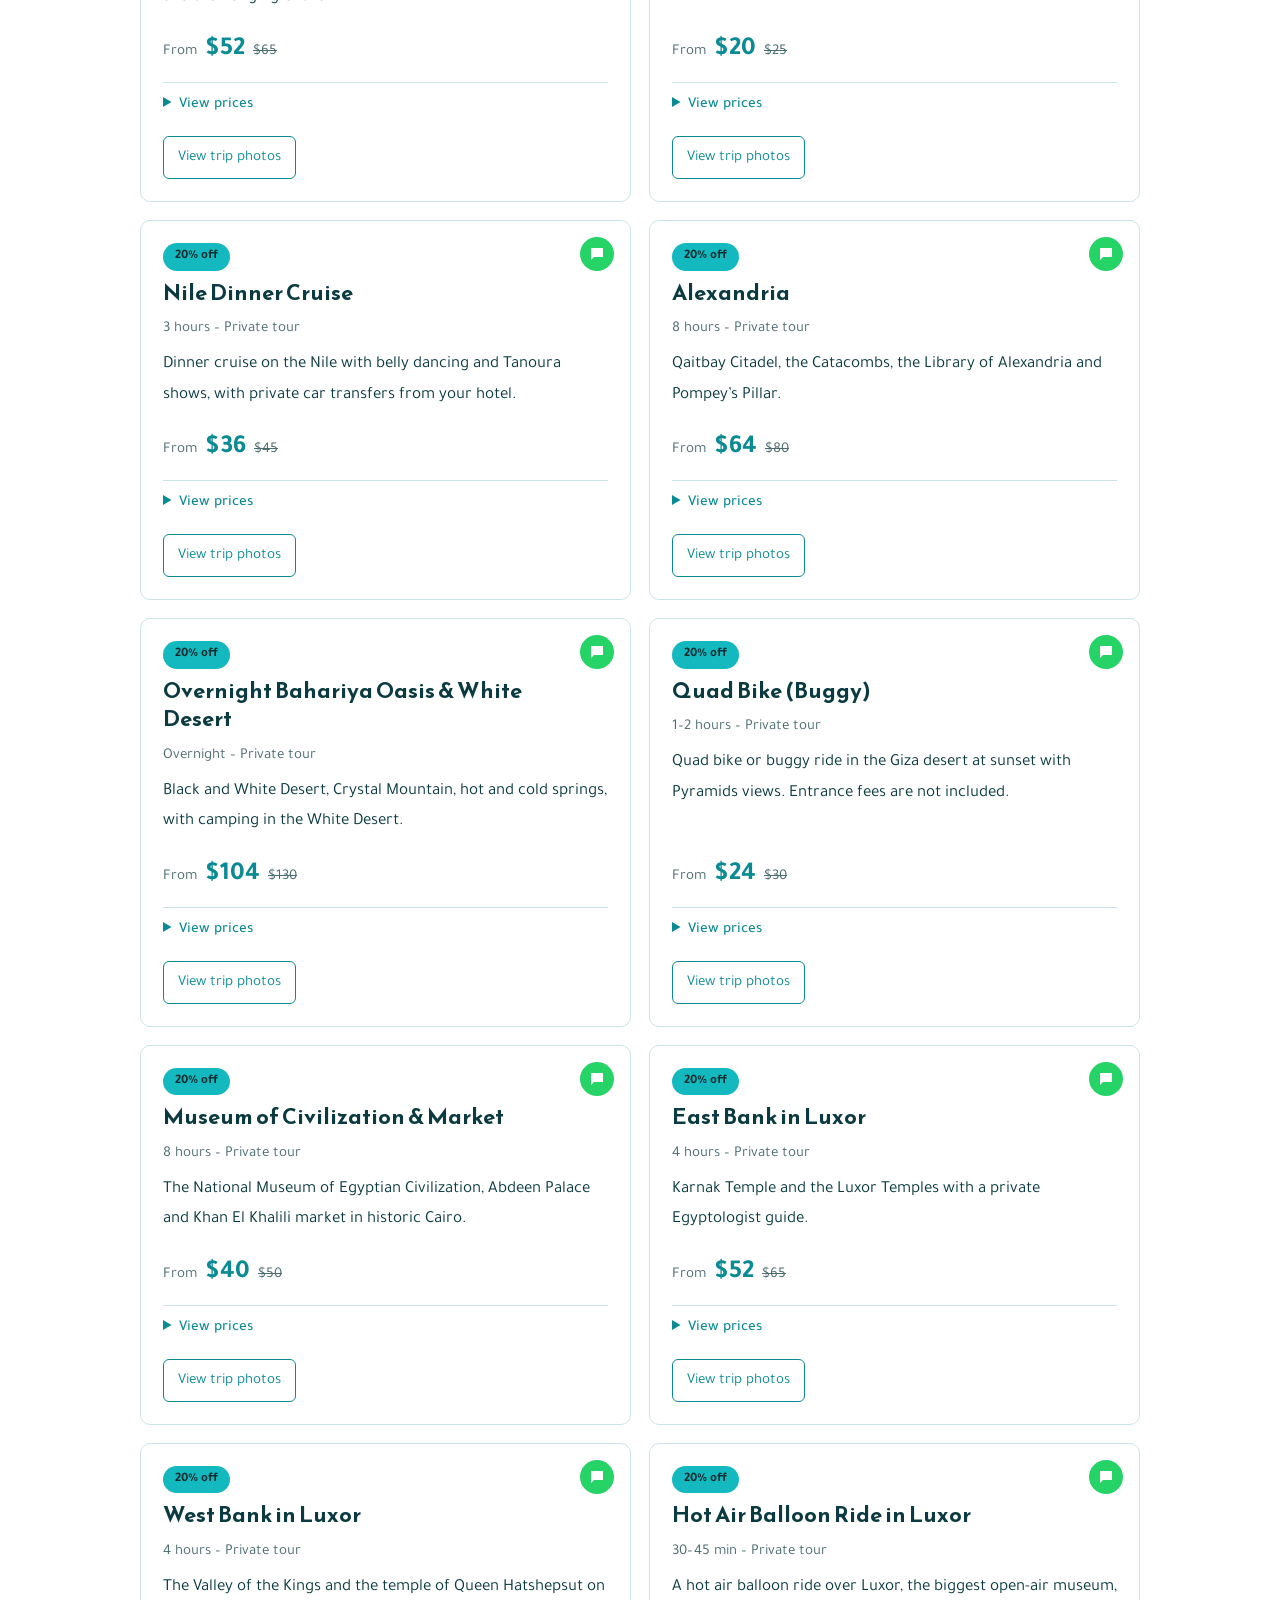
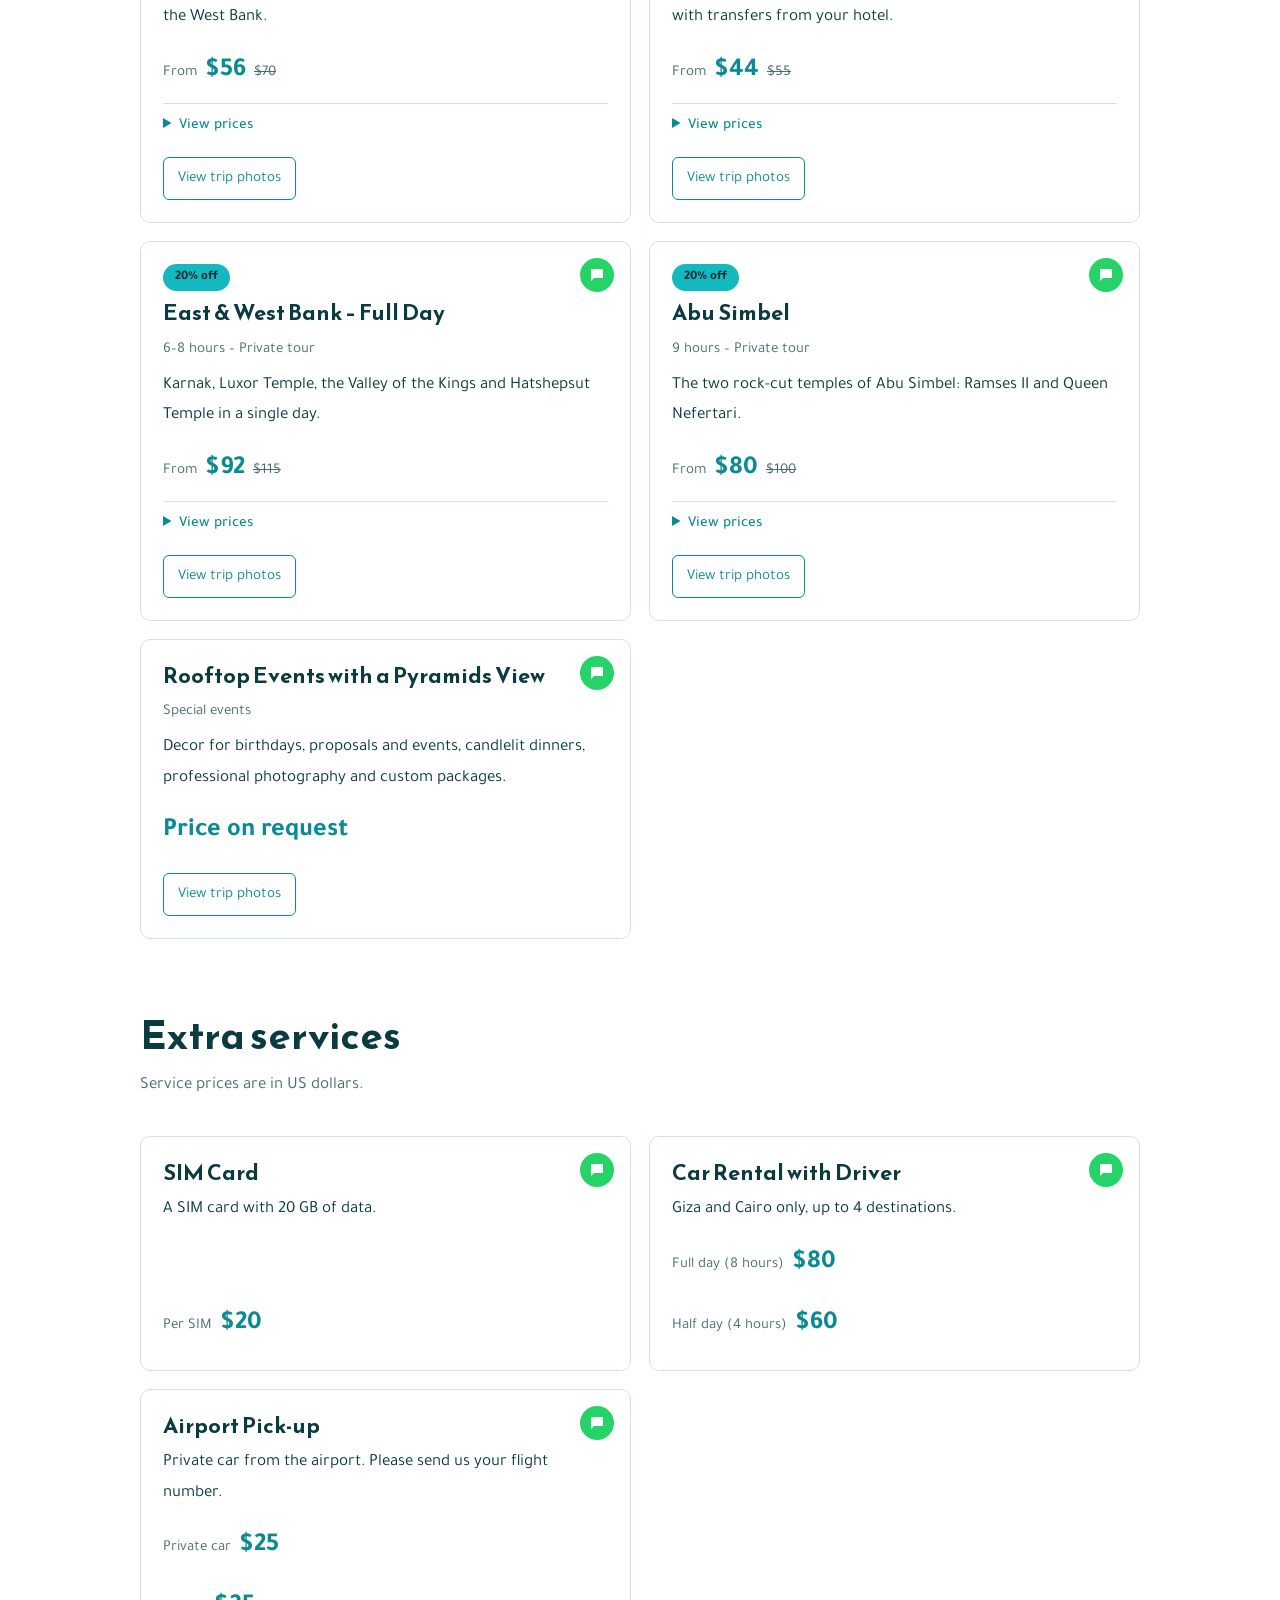
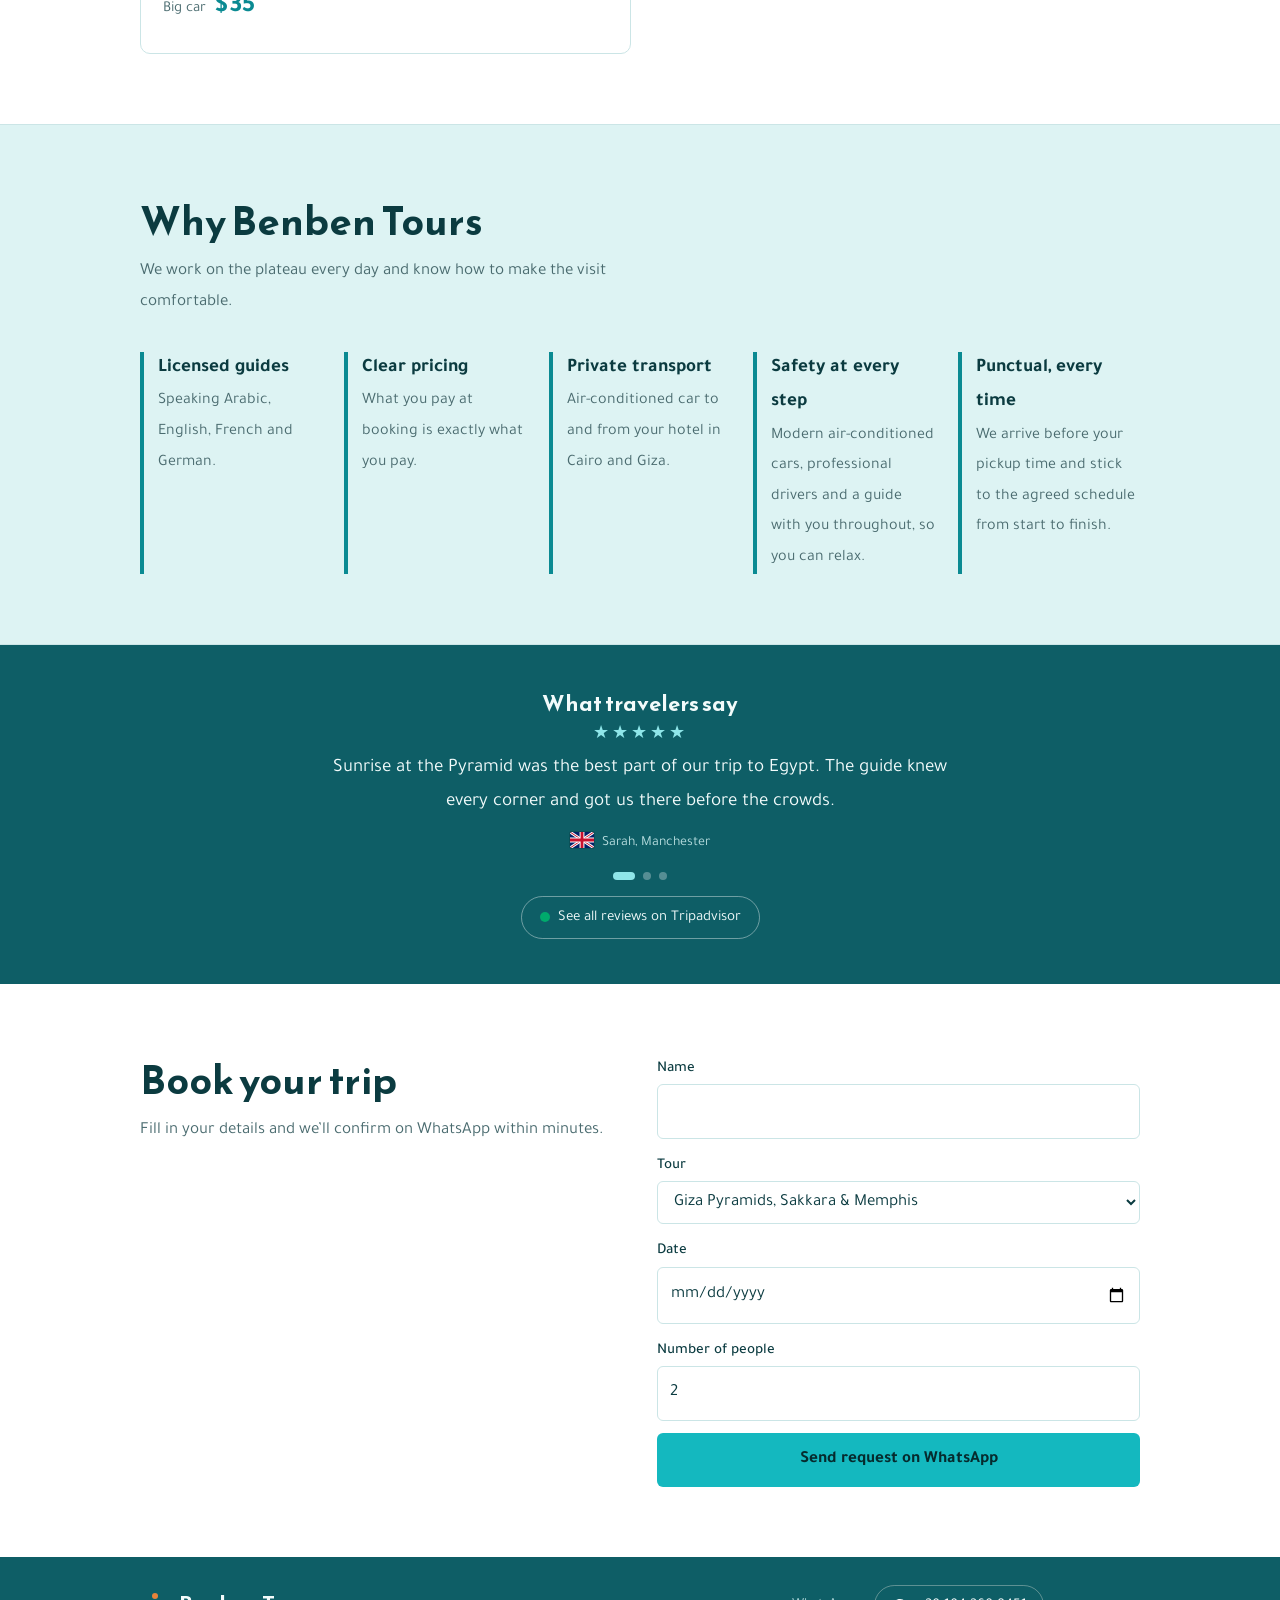
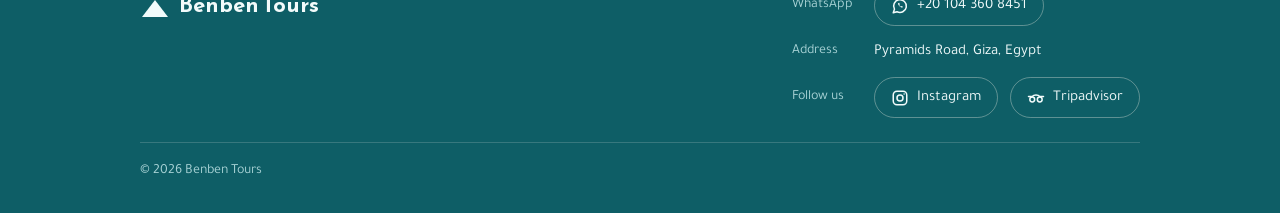
==== commit 6811c25b: "Keep hero buttons aligned on mobile Co-authored-by: Copilot <223556219+Copilot@users.noreply.github." ====
--- a/benben-tours.html
+++ b/benben-tours.html
@@ -18,7 +18,7 @@
 <div class="wrap">
 <h1>الأهرامات بعيون أهل الجيزة</h1>
 <p>رحلات منظمة مع مرشدين مصريين مرخّصين، من الهرم الأكبر إلى المتحف المصري الكبير.</p>
-<a class="btn" href="#book">احجز رحلتك</a><a class="btn alt" href="#tours">شوف الرحلات</a>
+<div class="hero-actions"><a class="btn" href="#book">احجز رحلتك</a><a class="btn alt" href="#tours">شوف الرحلات</a></div>
 </div>
 
 </div>
@@ -100,6 +100,7 @@
 <div class="fs">© 2026 Benben Tours</div>
 </div></footer>
 
+<script src="translations.js" defer></script>
 <script src="script.js" defer></script>
 </body>
 </html>
--- a/styles.css
+++ b/styles.css
@@ -20,6 +20,9 @@
 .hero p{max-width:34ch;font-size:19px;margin:18px 0 28px;opacity:.92}
 .btn{display:inline-block;background:var(--sun);color:#062B2E;font-weight:700;padding:12px 26px;border-radius:6px;text-decoration:none;border:0;font:inherit;font-weight:700;cursor:pointer}
 .btn.alt{background:transparent;color:inherit;border:2px solid currentColor;margin-inline-start:10px}
+.hero-actions{display:grid;grid-template-columns:repeat(2,minmax(0,1fr));gap:12px;width:min(100%,520px)}
+.hero-actions .btn{display:flex;align-items:center;justify-content:center;min-width:0;overflow-wrap:anywhere;text-align:center}
+.hero-actions .btn.alt{margin-inline-start:0}
 .dunes{position:relative;height:210px;margin-top:20px}
 .pyr{position:absolute;bottom:0;background:#0A1E34;clip-path:polygon(50% 0,100% 100%,0 100%)}
 .p1{width:360px;height:210px;left:6%}.p2{width:240px;height:140px;left:30%;background:#0D2540}.p3{width:140px;height:84px;left:44%;background:#112C4B}
